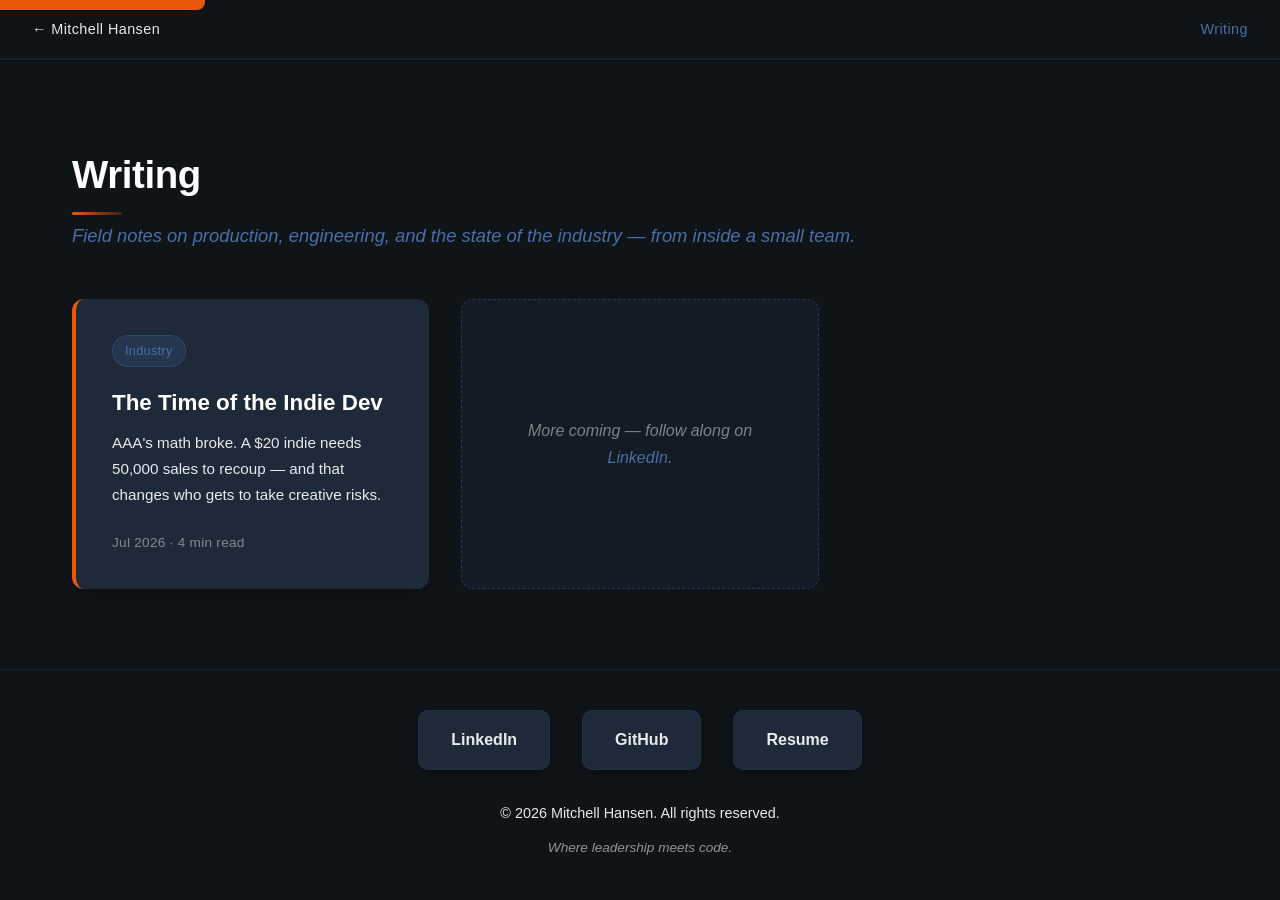
==== writing/index.html @ 9a84b35d "Add Writing section with first post: The Time of the Indie Dev - Homepage: Writing nav item + card g" ====
<!DOCTYPE html>
<html lang="en">
<head>
    <meta charset="UTF-8">
    <meta name="viewport" content="width=device-width, initial-scale=1.0">

    <!-- SEO Meta Tags -->
    <title>Writing | Mitchell Hansen</title>
    <meta name="description" content="Field notes on production, engineering, and the state of the industry — from inside a small team. Writing by Mitchell Hansen.">
    <meta name="author" content="Mitchell Hansen">
    <link rel="canonical" href="https://mitchelldhansen-droid.github.io/Pro-website/writing/">

    <!-- Open Graph Meta Tags (for social media sharing) -->
    <meta property="og:type" content="website">
    <meta property="og:title" content="Writing | Mitchell Hansen">
    <meta property="og:description" content="Field notes on production, engineering, and the state of the industry — from inside a small team.">
    <meta property="og:url" content="https://mitchelldhansen-droid.github.io/Pro-website/writing/">
    <meta property="og:image" content="https://mitchelldhansen-droid.github.io/Pro-website/headshot.jpg">

    <!-- Favicon -->
    <link rel="icon" type="image/x-icon" href="../favicon.ico">

    <!-- Google Fonts -->
    <link rel="preconnect" href="https://fonts.googleapis.com">
    <link rel="preconnect" href="https://fonts.gstatic.com" crossorigin>
    <link href="https://fonts.googleapis.com/css2?family=Chakra+Petch:wght@400;500;600;700&family=DM+Sans:ital,opsz,wght@0,9..40,300;0,9..40,400;0,9..40,500;0,9..40,600;0,9..40,700;1,9..40,300;1,9..40,400&display=swap" rel="stylesheet">

    <!-- Security & Theme -->
    <meta http-equiv="Content-Security-Policy" content="default-src 'self'; style-src 'self' 'unsafe-inline' https://fonts.googleapis.com; img-src 'self' data: https:; font-src 'self' https://fonts.gstatic.com; script-src 'self'; connect-src 'self';">
    <meta name="theme-color" content="#0f1419">

    <!-- Stylesheet -->
    <link rel="stylesheet" href="../styles.css">
</head>
<body>
    <!-- Skip Navigation Link -->
    <a href="#main-content" class="skip-link">Skip to main content</a>

    <!-- Top Bar -->
    <nav class="post-topbar" aria-label="Post navigation">
        <a href="../index.html">← Mitchell Hansen</a>
        <span class="topbar-current">Writing</span>
    </nav>

    <!-- Archive -->
    <main id="main-content">
        <div class="writing-page">
            <h1>Writing</h1>
            <p class="section-subtitle">Field notes on production, engineering, and the state of the industry — from inside a small team.</p>

            <div class="writing-grid">
                <a href="time-of-the-indie-dev.html" class="writing-card">
                    <span class="tech-tag">Industry</span>
                    <h3>The Time of the Indie Dev</h3>
                    <p class="writing-hook">AAA's math broke. A $20 indie needs 50,000 sales to recoup — and that changes who gets to take creative risks.</p>
                    <p class="writing-meta">Jul 2026 · 4 min read</p>
                </a>

                <!-- Placeholder while the archive is small — remove once there are 2+ real posts -->
                <div class="writing-card-placeholder">
                    <p>More coming — follow along on <a href="https://www.linkedin.com/in/mitchell-hansen-icp/" target="_blank" rel="noopener noreferrer">LinkedIn</a>.</p>
                </div>
            </div>
        </div>
    </main>

    <!-- Footer -->
    <footer>
        <div class="footer-links">
            <a href="https://www.linkedin.com/in/mitchell-hansen-icp/" target="_blank" rel="noopener noreferrer" class="contact-link">
                LinkedIn
            </a>
            <a href="https://github.com/mitchelldhansen-droid" target="_blank" rel="noopener noreferrer" class="contact-link">
                GitHub
            </a>
            <a href="../resume.pdf" class="contact-link" download>
                Resume
            </a>
        </div>
        <p>&copy; 2026 Mitchell Hansen. All rights reserved.</p>
        <p class="footer-tagline">
            Where leadership meets code.
        </p>
    </footer>
</body>
</html>
---- styles.css ----
/* ============================================
   CUSTOM PROPERTIES
   ============================================ */
:root {
    --dark-blue: #0f1419;
    --darker-blue: #1a1f2e;
    --medium-blue: #1e2a3a;
    --accent-blue: #2d4263;
    --light-blue: #4a6fa5;
    --deep-orange: #ea580c;
    --white: #ffffff;
    --light-gray: #e8eaed;
    --font-display: 'Chakra Petch', sans-serif;
    --font-body: 'DM Sans', sans-serif;
}

/* ============================================
   RESET & BASE
   ============================================ */
* {
    margin: 0;
    padding: 0;
    box-sizing: border-box;
}

html {
    scroll-behavior: smooth;
}

body {
    font-family: var(--font-body);
    line-height: 1.6;
    color: var(--white);
    background-color: var(--dark-blue);
}

/* ============================================
   NAVIGATION
   ============================================ */
nav {
    position: fixed;
    top: 0;
    width: 100%;
    background-color: rgba(15, 20, 25, 0.9);
    backdrop-filter: blur(20px);
    -webkit-backdrop-filter: blur(20px);
    box-shadow: 0 1px 0 rgba(74, 111, 165, 0.1);
    z-index: 1000;
    padding: 1.1rem 2rem;
    border-bottom: 1px solid rgba(45, 66, 99, 0.3);
}

nav ul {
    list-style: none;
    display: flex;
    justify-content: center;
    gap: 2.5rem;
    flex-wrap: wrap;
}

nav a {
    text-decoration: none;
    color: var(--light-gray);
    font-weight: 500;
    font-size: 0.9rem;
    letter-spacing: 0.03em;
    transition: color 0.3s ease;
    position: relative;
}

nav a:hover {
    color: var(--deep-orange);
}

nav a::after {
    content: '';
    position: absolute;
    bottom: -6px;
    left: 0;
    width: 0;
    height: 2px;
    background: linear-gradient(90deg, var(--deep-orange), rgba(234, 88, 12, 0.3));
    transition: width 0.3s ease;
    border-radius: 1px;
}

nav a:hover::after {
    width: 100%;
}

/* Nav CTA Button */
nav a.nav-cta {
    background: linear-gradient(135deg, var(--deep-orange) 0%, #d4520a 100%);
    color: white;
    padding: 0.45rem 1.2rem;
    border-radius: 8px;
    font-weight: 600;
    letter-spacing: 0.02em;
    transition: all 0.3s cubic-bezier(0.4, 0, 0.2, 1);
    box-shadow: 0 2px 10px rgba(234, 88, 12, 0.25);
}

nav a.nav-cta:hover {
    background: linear-gradient(135deg, #f06418 0%, var(--deep-orange) 100%);
    color: white;
    transform: translateY(-1px);
    box-shadow: 0 4px 15px rgba(234, 88, 12, 0.4);
}

nav a.nav-cta::after {
    display: none;
}

/* ============================================
   HERO SECTION
   ============================================ */
#hero {
    min-height: 100vh;
    display: flex;
    align-items: center;
    justify-content: center;
    position: relative;
    overflow: hidden;
    padding: 7rem 2rem 5rem;
}

/* Atmospheric radial glows */
#hero::before {
    content: '';
    position: absolute;
    inset: 0;
    background:
        radial-gradient(ellipse 80% 60% at 25% 50%, rgba(234, 88, 12, 0.07) 0%, transparent 70%),
        radial-gradient(ellipse 60% 80% at 70% 30%, rgba(74, 111, 165, 0.05) 0%, transparent 60%),
        linear-gradient(135deg, var(--dark-blue) 0%, var(--darker-blue) 50%, #0d1117 100%);
    z-index: 0;
}

/* Subtle dot grid pattern */
#hero::after {
    content: '';
    position: absolute;
    inset: 0;
    background-image: radial-gradient(circle, rgba(74, 111, 165, 0.08) 1px, transparent 1px);
    background-size: 32px 32px;
    z-index: 0;
    mask-image: radial-gradient(ellipse 70% 60% at 50% 50%, black 30%, transparent 70%);
    -webkit-mask-image: radial-gradient(ellipse 70% 60% at 50% 50%, black 30%, transparent 70%);
}

.hero-content {
    max-width: 1100px;
    display: flex;
    align-items: center;
    gap: 5rem;
    flex-wrap: wrap;
    justify-content: center;
    position: relative;
    z-index: 1;
}

.hero-image {
    flex: 0 0 auto;
    position: relative;
    isolation: isolate;
    animation: hero-fade-in 1s ease-out both;
}

/* Blurred rotating glow behind headshot */
.hero-image::before {
    content: '';
    position: absolute;
    inset: -20px;
    border-radius: 50%;
    background: conic-gradient(from 0deg, var(--deep-orange), var(--light-blue), var(--deep-orange));
    opacity: 0.2;
    animation: glow-rotate 10s linear infinite;
    filter: blur(20px);
    z-index: -2;
}

/* Sharp gradient ring border */
.hero-image::after {
    content: '';
    position: absolute;
    inset: -3px;
    border-radius: 50%;
    background: conic-gradient(from 0deg, var(--deep-orange), var(--light-blue), var(--accent-blue), var(--deep-orange));
    z-index: -1;
}

.hero-image img {
    width: 280px;
    height: 280px;
    border-radius: 50%;
    object-fit: cover;
    border: 4px solid var(--dark-blue);
    position: relative;
    z-index: 1;
    box-shadow:
        0 20px 60px rgba(0, 0, 0, 0.5),
        0 0 40px rgba(234, 88, 12, 0.15);
}

.hero-text {
    flex: 1;
    min-width: 320px;
    text-align: left;
}

.hero-text h1 {
    font-family: var(--font-display);
    font-size: clamp(3rem, 5.5vw, 5rem);
    font-weight: 800;
    color: var(--white);
    line-height: 1.05;
    letter-spacing: -0.02em;
    margin-bottom: 0.75rem;
    animation: hero-fade-up 0.8s ease-out 0.15s both;
}

.hero-text h2 {
    font-family: var(--font-display);
    font-size: clamp(0.9rem, 1.5vw, 1.15rem);
    font-weight: 700;
    color: var(--deep-orange);
    text-transform: uppercase;
    letter-spacing: 0.3em;
    margin-bottom: 1.75rem;
    animation: hero-fade-up 0.8s ease-out 0.3s both;
}

.hero-text .tagline {
    font-size: 1.2rem;
    color: rgba(232, 234, 237, 0.7);
    font-style: italic;
    margin-bottom: 2.5rem;
    font-weight: 300;
    letter-spacing: 0.01em;
    animation: hero-fade-up 0.8s ease-out 0.4s both;
}

.cta-buttons {
    display: flex;
    gap: 1.25rem;
    flex-wrap: wrap;
    animation: hero-fade-up 0.8s ease-out 0.5s both;
}

/* ============================================
   BUTTONS
   ============================================ */
.btn {
    padding: 0.85rem 2.2rem;
    border-radius: 10px;
    text-decoration: none;
    font-weight: 600;
    font-size: 0.95rem;
    font-family: var(--font-body);
    letter-spacing: 0.02em;
    transition: all 0.3s cubic-bezier(0.4, 0, 0.2, 1);
    display: inline-block;
    cursor: pointer;
}

.btn-primary {
    background: linear-gradient(135deg, var(--deep-orange) 0%, #d4520a 100%);
    color: white;
    border: 2px solid transparent;
    box-shadow: 0 4px 15px rgba(234, 88, 12, 0.25);
}

.btn-primary:hover {
    background: linear-gradient(135deg, #f06418 0%, var(--deep-orange) 100%);
    transform: translateY(-2px);
    box-shadow: 0 8px 25px rgba(234, 88, 12, 0.4);
}

.btn-secondary {
    background-color: transparent;
    color: var(--light-gray);
    border: 2px solid rgba(74, 111, 165, 0.4);
}

.btn-secondary:hover {
    border-color: var(--light-blue);
    color: var(--white);
    background-color: rgba(74, 111, 165, 0.1);
    transform: translateY(-2px);
}

/* ============================================
   KEYFRAME ANIMATIONS
   ============================================ */
@keyframes hero-fade-in {
    from { opacity: 0; transform: scale(0.9); }
    to { opacity: 1; transform: scale(1); }
}

@keyframes hero-fade-up {
    from { opacity: 0; transform: translateY(25px); }
    to { opacity: 1; transform: translateY(0); }
}

@keyframes glow-rotate {
    from { transform: rotate(0deg); }
    to { transform: rotate(360deg); }
}

/* ============================================
   SECTIONS (GLOBAL)
   ============================================ */
section {
    padding: 6rem 2rem;
    max-width: 1200px;
    margin: 0 auto;
}

section h2 {
    font-family: var(--font-display);
    font-size: clamp(2rem, 3vw, 2.8rem);
    font-weight: 700;
    color: var(--white);
    margin-bottom: 1.5rem;
    position: relative;
    display: inline-block;
    letter-spacing: -0.01em;
}

section h2::after {
    content: '';
    position: absolute;
    bottom: -10px;
    left: 0;
    width: 50px;
    height: 3px;
    background: linear-gradient(90deg, var(--deep-orange), rgba(234, 88, 12, 0.2));
    border-radius: 2px;
}

/* ============================================
   ABOUT SECTION
   ============================================ */
#about {
    background-color: var(--darker-blue);
    position: relative;
}

#about::before {
    content: '';
    position: absolute;
    top: 0;
    left: 0;
    right: 0;
    height: 1px;
    background: linear-gradient(90deg, transparent, rgba(74, 111, 165, 0.2), transparent);
}

.about-content {
    margin-top: 3rem;
    font-size: 1.1rem;
    line-height: 1.9;
    color: var(--light-gray);
    max-width: 800px;
}

.about-content p {
    margin-bottom: 1.5rem;
}

/* ============================================
   EXPERIENCE SECTION
   ============================================ */
.experience-subheader {
    margin-top: 2.5rem;
    font-size: 1rem;
    color: var(--light-blue);
    font-style: italic;
    text-align: center;
}

.experience-item {
    margin-top: 3rem;
    padding: 2.5rem;
    background-color: var(--medium-blue);
    border-radius: 12px;
    border-left: 4px solid var(--deep-orange);
    box-shadow: 0 4px 20px rgba(0, 0, 0, 0.2);
    transition: box-shadow 0.3s ease;
}

.experience-item:hover {
    box-shadow: 0 8px 30px rgba(0, 0, 0, 0.3);
}

.experience-item h3 {
    font-family: var(--font-display);
    font-size: 1.7rem;
    color: var(--white);
    margin-bottom: 0.5rem;
    font-weight: 700;
}

.experience-item h4 {
    font-size: 1.2rem;
    color: var(--light-blue);
    margin-bottom: 0.5rem;
    font-weight: 500;
}

.experience-item .date {
    color: rgba(74, 111, 165, 0.8);
    font-style: italic;
    margin-bottom: 1.25rem;
    font-size: 0.95rem;
}

.experience-item ul {
    margin-left: 1.5rem;
    margin-top: 1rem;
}

.experience-item li {
    margin-bottom: 0.9rem;
    color: var(--light-gray);
    line-height: 1.7;
}

/* ============================================
   PROJECTS SECTION
   ============================================ */
#projects {
    background-color: var(--darker-blue);
    position: relative;
}

#projects::before {
    content: '';
    position: absolute;
    top: 0;
    left: 0;
    right: 0;
    height: 1px;
    background: linear-gradient(90deg, transparent, rgba(74, 111, 165, 0.2), transparent);
}

.featured-project {
    margin-top: 3rem;
    background-color: var(--medium-blue);
    border-radius: 16px;
    overflow: hidden;
    box-shadow: 0 15px 40px rgba(0, 0, 0, 0.4);
    transition: box-shadow 0.4s ease;
}

.featured-project:hover {
    box-shadow: 0 20px 50px rgba(0, 0, 0, 0.5);
}

.project-header {
    background: linear-gradient(135deg, var(--accent-blue) 0%, var(--light-blue) 100%);
    color: white;
    padding: 2.5rem 3rem;
    position: relative;
    overflow: hidden;
}

.project-header::after {
    content: '';
    position: absolute;
    top: -50%;
    right: -10%;
    width: 300px;
    height: 300px;
    background: radial-gradient(circle, rgba(255,255,255,0.05) 0%, transparent 70%);
    border-radius: 50%;
}

.project-header h3 {
    font-family: var(--font-display);
    font-size: 2.4rem;
    margin-bottom: 0.5rem;
    font-weight: 800;
    letter-spacing: -0.01em;
}

.project-header p {
    font-size: 1.05rem;
    opacity: 0.85;
    font-weight: 400;
}

.project-banner {
    width: 100%;
    height: auto;
    display: block;
}

.project-banner img {
    width: 100%;
    height: auto;
    display: block;
}

/* Video banner: styled placeholder shows until pillowfort-gameplay.mp4 exists.
   The <video> layers on top and is transparent when its source is missing, so
   the caption + gradient behind it stay visible and the layout never breaks. */
.video-banner {
    position: relative;
    aspect-ratio: 16 / 9;
    overflow: hidden;
    background: linear-gradient(135deg, var(--medium-blue) 0%, var(--darker-blue) 100%);
}

.video-banner .banner-video {
    position: absolute;
    inset: 0;
    width: 100%;
    height: 100%;
    display: block;
    object-fit: cover;
    background: transparent;
}

.video-banner .video-placeholder-label {
    position: absolute;
    inset: 0;
    display: flex;
    align-items: center;
    justify-content: center;
    color: var(--light-blue);
    font-style: italic;
    font-size: 1.05rem;
    letter-spacing: 0.02em;
    pointer-events: none;
}

.project-stats {
    display: flex;
    gap: 2rem;
    padding: 2.5rem 3rem;
    background-color: var(--darker-blue);
    flex-wrap: wrap;
}

.stat {
    flex: 1;
    min-width: 150px;
}

.stat-number {
    font-family: var(--font-display);
    font-size: 2.2rem;
    font-weight: 800;
    color: var(--deep-orange);
    display: block;
    line-height: 1.2;
}

.stat-label {
    color: rgba(232, 234, 237, 0.6);
    font-size: 0.85rem;
    font-weight: 500;
    text-transform: uppercase;
    letter-spacing: 0.05em;
    margin-top: 0.25rem;
}

.project-content {
    padding: 2.5rem 3rem;
}

.project-content h4 {
    font-family: var(--font-display);
    color: var(--white);
    font-size: 1.5rem;
    margin-bottom: 1rem;
    font-weight: 700;
}

.contributions {
    display: grid;
    grid-template-columns: repeat(auto-fit, minmax(260px, 1fr));
    gap: 1.25rem;
    margin-top: 1.5rem;
}

.contribution-item {
    padding: 1.25rem 1.5rem;
    background-color: var(--darker-blue);
    border-radius: 10px;
    border-left: 3px solid var(--deep-orange);
    transition: transform 0.3s ease, background-color 0.3s ease;
    line-height: 1.7;
    color: var(--light-gray);
}

.contribution-item:hover {
    transform: translateX(4px);
    background-color: rgba(26, 31, 46, 0.8);
}

.contribution-item strong {
    color: var(--light-blue);
    font-weight: 600;
}

/* ============================================
   TECHNICAL PROJECTS SECTION
   ============================================ */
#tech-projects {
    position: relative;
}

#tech-projects::before {
    content: '';
    position: absolute;
    top: 0;
    left: 0;
    right: 0;
    height: 1px;
    background: linear-gradient(90deg, transparent, rgba(74, 111, 165, 0.2), transparent);
}

.tech-projects-grid {
    display: grid;
    grid-template-columns: repeat(auto-fit, minmax(340px, 1fr));
    gap: 2rem;
    margin-top: 3rem;
}

.tech-project-card {
    padding: 2.25rem;
    background-color: var(--medium-blue);
    border-radius: 12px;
    border-left: 4px solid var(--deep-orange);
    box-shadow: 0 4px 20px rgba(0, 0, 0, 0.2);
    transition: box-shadow 0.3s ease, transform 0.3s ease;
}

.tech-project-card:hover {
    box-shadow: 0 8px 30px rgba(0, 0, 0, 0.3);
    transform: translateY(-4px);
}

.tech-project-card h3 {
    font-family: var(--font-display);
    font-size: 1.4rem;
    color: var(--white);
    margin-bottom: 0.4rem;
    font-weight: 700;
}

.tech-project-card .date {
    color: rgba(74, 111, 165, 0.8);
    font-style: italic;
    margin-bottom: 1rem;
    font-size: 0.9rem;
}

.tech-stack-tags {
    display: flex;
    flex-wrap: wrap;
    gap: 0.5rem;
    margin-bottom: 1.25rem;
}

.tech-tag {
    display: inline-block;
    padding: 0.3rem 0.75rem;
    background-color: rgba(45, 66, 99, 0.5);
    color: var(--light-blue);
    border-radius: 20px;
    font-size: 0.8rem;
    font-weight: 500;
    letter-spacing: 0.02em;
    border: 1px solid rgba(74, 111, 165, 0.3);
}

.tech-project-card ul {
    margin-left: 1.5rem;
    margin-top: 0.5rem;
}

.tech-project-card li {
    margin-bottom: 0.7rem;
    color: var(--light-gray);
    line-height: 1.7;
    font-size: 0.95rem;
}

.project-description {
    color: var(--light-gray);
    line-height: 1.8;
    font-size: 0.95rem;
    margin-top: 0.5rem;
}

/* Section Subtitle */
.section-subtitle {
    font-size: 1.15rem;
    color: var(--light-blue);
    font-style: italic;
    font-weight: 400;
    margin-top: -0.5rem;
    margin-bottom: 2rem;
}

/* Zelena Featured Showcase */
.zelena-feature {
    margin-bottom: 2.5rem;
}

.zelena-tags {
    display: flex;
    flex-wrap: wrap;
    gap: 0.6rem;
    padding: 1.5rem 3rem;
    background-color: var(--darker-blue);
}

.zelena-tags .tech-tag {
    font-size: 0.85rem;
    padding: 0.4rem 0.9rem;
}

.zelena-description {
    color: var(--light-gray);
    line-height: 1.85;
    font-size: 1.05rem;
    margin-bottom: 2rem;
}

/* Systems Chip Grid */
.systems-grid {
    display: flex;
    flex-wrap: wrap;
    gap: 0.6rem;
    margin-top: 1rem;
    margin-bottom: 1rem;
}

.system-chip {
    display: inline-block;
    padding: 0.45rem 1rem;
    background-color: rgba(45, 66, 99, 0.4);
    color: var(--light-gray);
    border-radius: 24px;
    font-size: 0.85rem;
    font-weight: 500;
    letter-spacing: 0.01em;
    border: 1px solid rgba(74, 111, 165, 0.25);
    transition: border-color 0.3s ease, background-color 0.3s ease;
}

.system-chip:hover {
    border-color: var(--deep-orange);
    background-color: rgba(234, 88, 12, 0.08);
}

/* ============================================
   TESTIMONIALS SECTION
   ============================================ */
#testimonials {
    background-color: var(--dark-blue);
    padding: 6rem 2rem;
    position: relative;
}

#testimonials::before {
    content: '';
    position: absolute;
    top: 0;
    left: 0;
    right: 0;
    height: 1px;
    background: linear-gradient(90deg, transparent, rgba(74, 111, 165, 0.2), transparent);
}

.testimonials-grid {
    display: grid;
    grid-template-columns: repeat(auto-fit, minmax(380px, 1fr));
    gap: 2rem;
    margin-top: 3rem;
}

.testimonial-card {
    background-color: var(--medium-blue);
    border-radius: 14px;
    padding: 2.5rem;
    text-align: center;
    transition: transform 0.35s cubic-bezier(0.4, 0, 0.2, 1), box-shadow 0.35s ease;
    box-shadow: 0 4px 20px rgba(0, 0, 0, 0.25);
    border-top: 3px solid var(--deep-orange);
    position: relative;
}

.testimonial-card:hover {
    transform: translateY(-6px);
    box-shadow: 0 12px 35px rgba(0, 0, 0, 0.35), 0 0 0 1px rgba(234, 88, 12, 0.1);
}

.testimonial-quote {
    font-size: 1.05rem;
    font-style: italic;
    color: var(--light-gray);
    line-height: 1.85;
    margin-bottom: 2rem;
    position: relative;
}

.quote-wrapper {
    position: relative;
}

.quote-wrapper::before {
    content: '\201C';
    font-family: var(--font-display);
    font-size: 4rem;
    color: var(--deep-orange);
    position: absolute;
    top: -30px;
    left: -20px;
    opacity: 0.25;
    line-height: 1;
}

.testimonial-author {
    display: flex;
    flex-direction: column;
    align-items: center;
    gap: 1rem;
}

.testimonial-photo {
    width: 72px;
    height: 72px;
    border-radius: 50%;
    object-fit: cover;
    border: 3px solid rgba(74, 111, 165, 0.4);
    transition: border-color 0.3s ease;
}

.testimonial-card:hover .testimonial-photo {
    border-color: var(--deep-orange);
}

.testimonial-info h4 {
    font-family: var(--font-display);
    color: var(--white);
    font-size: 1.05rem;
    margin-bottom: 0.3rem;
    font-weight: 600;
}

.testimonial-info p {
    color: var(--light-blue);
    font-size: 0.9rem;
    font-weight: 400;
}

.linkedin-button-container {
    text-align: center;
    margin-top: 3rem;
}

.linkedin-button {
    display: inline-block;
    padding: 1.1rem 2.8rem;
    background: linear-gradient(135deg, var(--deep-orange) 0%, #d4520a 100%);
    color: white;
    text-decoration: none;
    border-radius: 10px;
    font-weight: 600;
    font-size: 1rem;
    letter-spacing: 0.02em;
    transition: all 0.3s cubic-bezier(0.4, 0, 0.2, 1);
    box-shadow: 0 4px 15px rgba(234, 88, 12, 0.25);
}

.linkedin-button:hover {
    background: linear-gradient(135deg, #f06418 0%, var(--deep-orange) 100%);
    transform: translateY(-3px);
    box-shadow: 0 8px 25px rgba(234, 88, 12, 0.4);
}

/* ============================================
   COMPANIES SECTION
   ============================================ */
.companies-section {
    padding: 6rem 2rem;
    max-width: 1200px;
    margin: 0 auto;
    position: relative;
}

.companies-section::before {
    content: '';
    position: absolute;
    top: 0;
    left: 0;
    right: 0;
    height: 1px;
    background: linear-gradient(90deg, transparent, rgba(74, 111, 165, 0.2), transparent);
}

.companies-section h2 {
    font-family: var(--font-display);
    font-size: clamp(2rem, 3vw, 2.8rem);
    font-weight: 700;
    margin-top: 3.5rem;
    margin-bottom: 1.5rem;
    position: relative;
    display: inline-block;
    letter-spacing: -0.01em;
}

.companies-section h2::after {
    content: '';
    position: absolute;
    bottom: -10px;
    left: 0;
    width: 50px;
    height: 3px;
    background: linear-gradient(90deg, var(--deep-orange), rgba(234, 88, 12, 0.2));
    border-radius: 2px;
}

.companies-section h2:first-child {
    margin-top: 0;
}

.companies-grid {
    display: grid;
    grid-template-columns: repeat(auto-fit, minmax(180px, 1fr));
    gap: 1.25rem;
    margin-top: 2rem;
}

.company-item {
    padding: 1.5rem;
    background-color: var(--medium-blue);
    border-radius: 10px;
    text-align: center;
    transition: all 0.3s cubic-bezier(0.4, 0, 0.2, 1);
    box-shadow: 0 2px 8px rgba(0, 0, 0, 0.2);
    display: flex;
    border: 1px solid rgba(45, 66, 99, 0.3);
}

.company-item:hover {
    transform: translateY(-4px);
    box-shadow: 0 8px 25px rgba(0, 0, 0, 0.3);
    border-color: rgba(234, 88, 12, 0.2);
}

.company-item h5 {
    color: var(--light-gray);
    font-size: 1rem;
    font-weight: 500;
    margin: auto;
}

/* ============================================
   SKILLS SECTION
   ============================================ */
#skills {
    background-color: var(--darker-blue);
    position: relative;
}

#skills::before {
    content: '';
    position: absolute;
    top: 0;
    left: 0;
    right: 0;
    height: 1px;
    background: linear-gradient(90deg, transparent, rgba(74, 111, 165, 0.2), transparent);
}

.skills-grid {
    display: grid;
    grid-template-columns: repeat(auto-fit, minmax(260px, 1fr));
    gap: 2rem;
    margin-top: 3rem;
}

.skill-category {
    padding: 2.25rem;
    background-color: var(--medium-blue);
    border-radius: 12px;
    border: 1px solid rgba(45, 66, 99, 0.3);
    transition: border-color 0.3s ease, box-shadow 0.3s ease;
}

.skill-category:hover {
    border-color: rgba(234, 88, 12, 0.15);
    box-shadow: 0 4px 20px rgba(0, 0, 0, 0.2);
}

.skill-category h3 {
    font-family: var(--font-display);
    color: var(--white);
    margin-bottom: 1.25rem;
    font-size: 1.3rem;
    font-weight: 700;
}

.skill-category ul {
    list-style: none;
}

.skill-category li {
    padding: 0.5rem 0;
    color: var(--light-gray);
    position: relative;
    padding-left: 1.5rem;
    font-weight: 400;
    font-size: 0.95rem;
}

.skill-category li::before {
    content: '\25B9';
    position: absolute;
    left: 0;
    color: var(--deep-orange);
    font-weight: bold;
}

/* ============================================
   EDUCATION SECTION
   ============================================ */
.education-item {
    margin-top: 3rem;
    padding: 2.75rem;
    background-color: var(--medium-blue);
    border-radius: 12px;
    border-left: 4px solid var(--deep-orange);
    box-shadow: 0 4px 20px rgba(0, 0, 0, 0.2);
}

.education-item h3 {
    font-family: var(--font-display);
    font-size: 1.7rem;
    color: var(--white);
    margin-bottom: 0.5rem;
    font-weight: 700;
}

.education-item h4 {
    font-size: 1.2rem;
    color: var(--light-blue);
    margin-bottom: 1rem;
    font-weight: 500;
}

.degree-section {
    padding-bottom: 1.75rem;
    margin-bottom: 2rem;
    border-bottom: 1px solid rgba(45, 66, 99, 0.5);
}

.certificates-section h4 {
    font-family: var(--font-display);
    font-size: 1.3rem;
    color: var(--white);
    margin-bottom: 1rem;
    margin-top: 1rem;
    font-weight: 700;
}

.education-item ul {
    list-style: none;
    margin-top: 1rem;
}

.education-item li {
    padding: 0.5rem 0;
    color: var(--light-gray);
    position: relative;
    padding-left: 1.5rem;
    font-size: 0.95rem;
}

.education-item li::before {
    content: '\25B9';
    position: absolute;
    left: 0;
    color: var(--deep-orange);
    font-weight: bold;
}

/* ============================================
   CONTACT SECTION
   ============================================ */
#contact {
    background-color: var(--dark-blue);
    text-align: center;
    position: relative;
}

#contact::before {
    content: '';
    position: absolute;
    top: 0;
    left: 0;
    right: 0;
    height: 1px;
    background: linear-gradient(90deg, transparent, rgba(74, 111, 165, 0.2), transparent);
}

.contact-content {
    margin-top: 3rem;
}

.contact-content p {
    color: var(--light-gray);
}

.contact-intro {
    font-size: 1.15rem;
    margin-bottom: 2.5rem;
    font-weight: 400;
}

.contact-form {
    max-width: 560px;
    margin: 0 auto 3rem;
    text-align: left;
}

.form-group {
    margin-bottom: 1.75rem;
}

.form-group label {
    display: block;
    color: var(--light-gray);
    font-weight: 600;
    margin-bottom: 0.6rem;
    font-size: 0.95rem;
    letter-spacing: 0.02em;
}

.form-group input,
.form-group textarea {
    width: 100%;
    padding: 0.95rem 1.1rem;
    border: 1px solid rgba(45, 66, 99, 0.5);
    border-radius: 10px;
    background-color: rgba(26, 31, 46, 0.6);
    color: var(--white);
    font-family: var(--font-body);
    font-size: 1rem;
    transition: border-color 0.3s ease, box-shadow 0.3s ease;
}

.form-group input::placeholder,
.form-group textarea::placeholder {
    color: rgba(232, 234, 237, 0.3);
}

.form-group input:focus,
.form-group textarea:focus {
    outline: none;
    border-color: var(--light-blue);
    box-shadow: 0 0 0 3px rgba(74, 111, 165, 0.15);
}

.form-group textarea {
    resize: vertical;
    min-height: 150px;
}

.contact-form button {
    width: 100%;
    margin-top: 0.5rem;
    border: none;
    cursor: pointer;
    font-size: 1rem;
    font-family: var(--font-body);
}

.contact-links {
    display: flex;
    justify-content: center;
    gap: 2rem;
    margin-top: 2rem;
    flex-wrap: wrap;
}

.contact-link {
    display: flex;
    align-items: center;
    gap: 0.5rem;
    padding: 1rem 2rem;
    background-color: var(--medium-blue);
    border-radius: 10px;
    text-decoration: none;
    color: var(--light-gray);
    font-weight: 600;
    transition: all 0.3s cubic-bezier(0.4, 0, 0.2, 1);
    box-shadow: 0 2px 10px rgba(0, 0, 0, 0.3);
    border: 1px solid rgba(45, 66, 99, 0.3);
}

.contact-link:hover {
    transform: translateY(-3px);
    box-shadow: 0 8px 25px rgba(0, 0, 0, 0.3);
    color: var(--deep-orange);
    border-color: rgba(234, 88, 12, 0.2);
}

/* ============================================
   FOOTER
   ============================================ */
footer {
    background-color: var(--dark-blue);
    color: var(--light-gray);
    text-align: center;
    padding: 2.5rem 2rem;
    border-top: 1px solid rgba(45, 66, 99, 0.3);
}

footer p {
    font-size: 0.9rem;
}

.footer-links {
    display: flex;
    justify-content: center;
    gap: 2rem;
    margin-bottom: 2rem;
    flex-wrap: wrap;
}

.footer-tagline {
    margin-top: 0.75rem;
    font-size: 0.85rem;
    opacity: 0.6;
    font-style: italic;
}

/* ============================================
   WRITING SECTION (homepage + /writing/ archive)
   ============================================ */
#writing {
    background-color: var(--darker-blue);
    position: relative;
}

#writing::before {
    content: '';
    position: absolute;
    top: 0;
    left: 0;
    right: 0;
    height: 1px;
    background: linear-gradient(90deg, transparent, rgba(74, 111, 165, 0.2), transparent);
}

.writing-grid {
    display: grid;
    grid-template-columns: repeat(auto-fill, minmax(320px, 1fr));
    gap: 2rem;
    margin-top: 3rem;
}

/* Whole card is a link — mirrors .tech-project-card visuals */
.writing-card {
    display: flex;
    flex-direction: column;
    padding: 2.25rem;
    background-color: var(--medium-blue);
    border-radius: 12px;
    border-left: 4px solid var(--deep-orange);
    box-shadow: 0 4px 20px rgba(0, 0, 0, 0.2);
    transition: box-shadow 0.3s ease, transform 0.3s ease;
    text-decoration: none;
}

.writing-card:hover {
    box-shadow: 0 8px 30px rgba(0, 0, 0, 0.3);
    transform: translateY(-4px);
}

.writing-card .tech-tag {
    align-self: flex-start;
    margin-bottom: 1.1rem;
}

.writing-card h3 {
    font-family: var(--font-display);
    font-size: 1.4rem;
    color: var(--white);
    margin-bottom: 0.6rem;
    font-weight: 700;
    transition: color 0.3s ease;
}

.writing-card:hover h3 {
    color: var(--deep-orange);
}

.writing-hook {
    color: var(--light-gray);
    line-height: 1.7;
    font-size: 0.95rem;
    margin-bottom: 1.5rem;
}

.writing-meta {
    margin-top: auto;
    color: rgba(232, 234, 237, 0.5);
    font-size: 0.85rem;
    letter-spacing: 0.02em;
}

/* Placeholder card while the archive is small — remove once there are 2+ real posts */
.writing-card-placeholder {
    display: flex;
    flex-direction: column;
    justify-content: center;
    padding: 2.25rem;
    background-color: rgba(30, 42, 58, 0.35);
    border-radius: 12px;
    border: 1px dashed rgba(74, 111, 165, 0.35);
    color: rgba(232, 234, 237, 0.5);
    font-style: italic;
    line-height: 1.7;
    text-align: center;
}

.writing-card-placeholder a {
    color: var(--light-blue);
    text-decoration: none;
    transition: color 0.3s ease;
}

.writing-card-placeholder a:hover {
    color: var(--deep-orange);
}

.writing-more {
    margin-top: 2.5rem;
    text-align: right;
}

.writing-more a {
    color: var(--deep-orange);
    text-decoration: none;
    font-weight: 600;
    font-size: 0.95rem;
    letter-spacing: 0.02em;
    transition: color 0.3s ease;
}

.writing-more a:hover {
    color: #f06418;
    text-decoration: underline;
}

/* ============================================
   POST PAGES (/writing/*.html)
   ============================================ */
.post-topbar {
    position: fixed;
    top: 0;
    width: 100%;
    display: flex;
    justify-content: space-between;
    align-items: center;
    background-color: rgba(15, 20, 25, 0.9);
    backdrop-filter: blur(20px);
    -webkit-backdrop-filter: blur(20px);
    box-shadow: 0 1px 0 rgba(74, 111, 165, 0.1);
    z-index: 1000;
    padding: 1.1rem 2rem;
    border-bottom: 1px solid rgba(45, 66, 99, 0.3);
}

.post-topbar a {
    text-decoration: none;
    color: var(--light-gray);
    font-weight: 500;
    font-size: 0.9rem;
    letter-spacing: 0.03em;
    transition: color 0.3s ease;
}

.post-topbar a:hover {
    color: var(--deep-orange);
}

.post-topbar .topbar-current {
    color: var(--light-blue);
    font-weight: 500;
    font-size: 0.9rem;
    letter-spacing: 0.03em;
}

.post-article {
    max-width: 720px;
    margin: 0 auto;
    padding: 9rem 1.5rem 5rem;
}

.post-article .tech-tag {
    display: inline-block;
    margin-bottom: 1.25rem;
}

.post-article h1 {
    font-family: var(--font-display);
    font-size: clamp(2.2rem, 4.5vw, 3rem);
    font-weight: 800;
    color: var(--white);
    line-height: 1.15;
    letter-spacing: -0.02em;
    margin-bottom: 1rem;
}

.post-meta {
    color: rgba(232, 234, 237, 0.5);
    font-size: 0.9rem;
    letter-spacing: 0.02em;
    margin-bottom: 3rem;
}

.post-article h2 {
    font-family: var(--font-display);
    font-size: 1.5rem;
    font-weight: 700;
    color: var(--white);
    margin: 3rem 0 1.25rem;
}

.post-article p {
    color: var(--light-gray);
    font-size: 1.05rem;
    line-height: 1.9;
    margin-bottom: 1.6rem;
}

.post-article a {
    color: var(--light-blue);
    text-decoration: underline;
    text-underline-offset: 3px;
    transition: color 0.3s ease;
}

.post-article a:hover {
    color: var(--deep-orange);
}

.post-article blockquote {
    margin: 2.5rem 0;
    padding: 0.5rem 0 0.5rem 1.75rem;
    border-left: 4px solid var(--deep-orange);
    font-family: var(--font-display);
    font-size: 1.35rem;
    font-weight: 600;
    line-height: 1.5;
    color: var(--white);
}

.post-divider {
    border: none;
    height: 1px;
    background: linear-gradient(90deg, transparent, rgba(74, 111, 165, 0.3), transparent);
    margin: 3.5rem 0 2.5rem;
}

.post-signature {
    padding: 1.75rem 2rem;
    background-color: var(--medium-blue);
    border-radius: 12px;
    border-left: 4px solid var(--deep-orange);
    color: var(--light-gray);
    line-height: 1.8;
    font-size: 0.98rem;
}

.post-signature p {
    margin-bottom: 0;
    font-size: 0.98rem;
}

/* Archive page (/writing/index.html) */
.writing-page {
    max-width: 1200px;
    margin: 0 auto;
    padding: 9rem 2rem 5rem;
}

.writing-page h1 {
    font-family: var(--font-display);
    font-size: clamp(2rem, 3vw, 2.8rem);
    font-weight: 700;
    color: var(--white);
    margin-bottom: 1.5rem;
    position: relative;
    display: inline-block;
    letter-spacing: -0.01em;
}

.writing-page h1::after {
    content: '';
    position: absolute;
    bottom: -10px;
    left: 0;
    width: 50px;
    height: 3px;
    background: linear-gradient(90deg, var(--deep-orange), rgba(234, 88, 12, 0.2));
    border-radius: 2px;
}

/* ============================================
   SCROLL REVEAL
   ============================================ */
.reveal {
    opacity: 0;
    transform: translateY(30px);
    transition: opacity 0.7s cubic-bezier(0.4, 0, 0.2, 1), transform 0.7s cubic-bezier(0.4, 0, 0.2, 1);
}

.reveal.revealed {
    opacity: 1;
    transform: translateY(0);
}

/* ============================================
   SKIP LINK & ACCESSIBILITY
   ============================================ */
.skip-link {
    position: absolute;
    top: -40px;
    left: 0;
    background: var(--deep-orange);
    color: white;
    padding: 0.75rem 1.5rem;
    text-decoration: none;
    font-weight: 600;
    z-index: 10000;
    border-radius: 0 0 8px 0;
}

.skip-link:focus {
    top: 0;
}

a:focus-visible,
button:focus-visible,
input:focus-visible,
textarea:focus-visible {
    outline: 2px solid var(--deep-orange);
    outline-offset: 2px;
}

/* ============================================
   RESPONSIVE
   ============================================ */
@media (max-width: 768px) {
    .hero-text h1 {
        font-size: 2.75rem;
    }

    .hero-text h2 {
        font-size: 0.9rem;
        letter-spacing: 0.2em;
    }

    .hero-content {
        text-align: center;
        gap: 3rem;
    }

    .hero-text {
        text-align: center;
    }

    .hero-image img {
        width: 220px;
        height: 220px;
    }

    .cta-buttons {
        justify-content: center;
    }

    nav ul {
        gap: 1rem;
    }

    section h2 {
        font-size: 2rem;
    }

    section {
        padding: 4rem 1.5rem;
    }

    .project-header {
        padding: 2rem;
    }

    .project-stats {
        padding: 2rem;
    }

    .project-content {
        padding: 2rem;
    }

    .project-banner img {
        height: 250px;
        object-fit: cover;
    }

    .tech-projects-grid {
        grid-template-columns: 1fr;
    }

    .testimonials-grid {
        grid-template-columns: 1fr;
    }

    .testimonial-card {
        padding: 2rem;
    }

    .testimonial-quote {
        font-size: 0.95rem;
    }

    .companies-section {
        padding: 4rem 1.5rem;
    }

    .companies-grid {
        grid-template-columns: repeat(auto-fit, minmax(140px, 1fr));
        gap: 1rem;
    }

    .company-item {
        padding: 1.25rem;
    }

    .zelena-tags {
        padding: 1.25rem 2rem;
    }

    .zelena-description {
        font-size: 0.95rem;
    }

    .writing-grid {
        grid-template-columns: 1fr;
    }

    .writing-more {
        text-align: center;
    }

    .post-topbar {
        padding: 1rem 1.25rem;
    }

    .post-article {
        padding: 7rem 1.25rem 4rem;
    }

    .post-article h1 {
        font-size: 2rem;
    }

    .post-article blockquote {
        font-size: 1.15rem;
        padding-left: 1.25rem;
    }

    .post-signature {
        padding: 1.5rem 1.5rem;
    }

    .writing-page {
        padding: 8rem 1.5rem 4rem;
    }
}
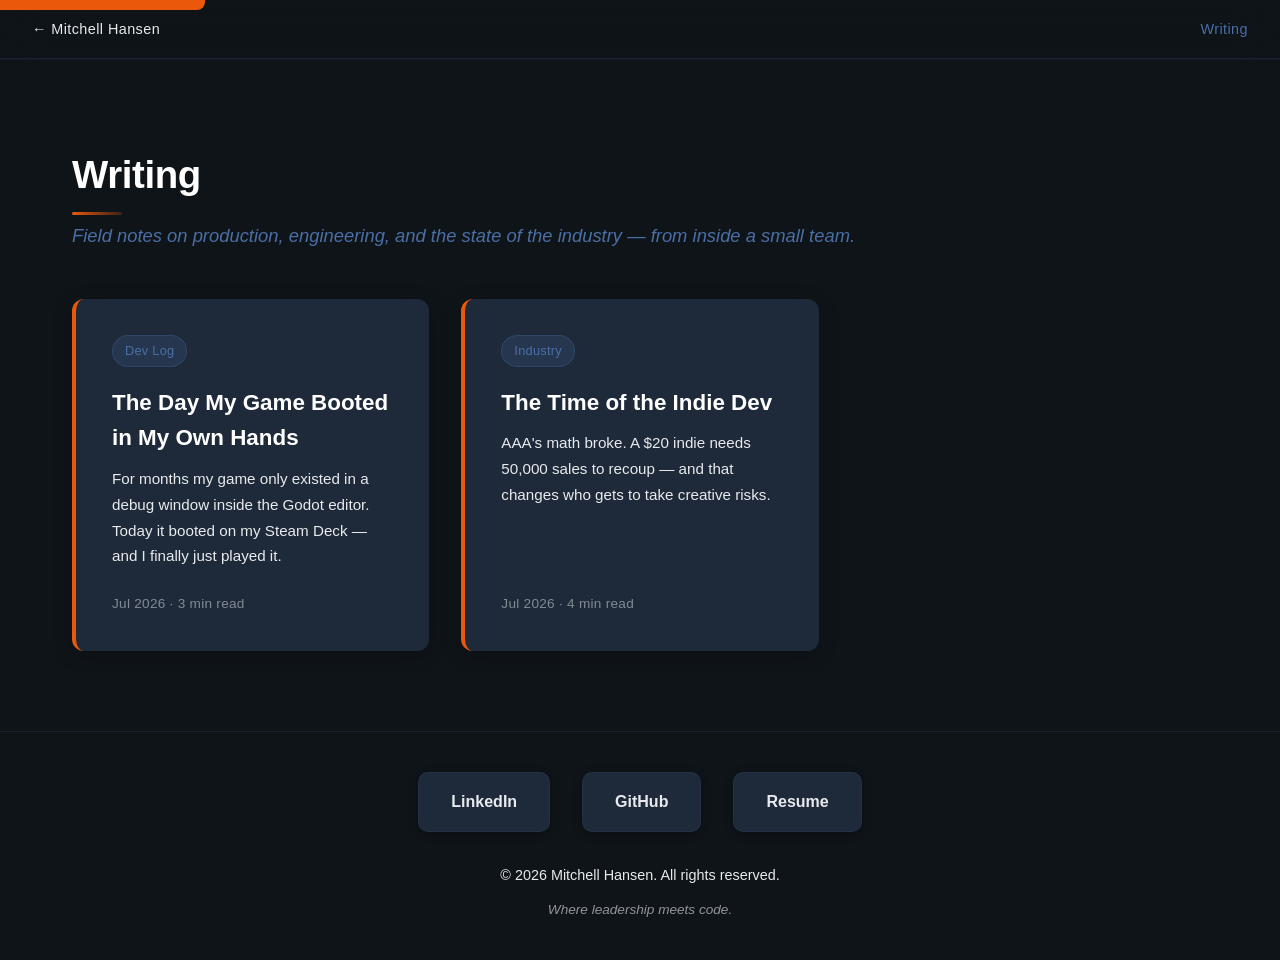
==== commit 69deb513: "Add Writing post: The Day My Game Booted in My Own Hands New Dev Log post with OG image; card added " ====
--- a/writing/index.html
+++ b/writing/index.html
@@ -49,17 +49,19 @@
             <p class="section-subtitle">Field notes on production, engineering, and the state of the industry — from inside a small team.</p>
 
             <div class="writing-grid">
+                <a href="my-game-booted-in-my-own-hands.html" class="writing-card">
+                    <span class="tech-tag">Dev Log</span>
+                    <h3>The Day My Game Booted in My Own Hands</h3>
+                    <p class="writing-hook">For months my game only existed in a debug window inside the Godot editor. Today it booted on my Steam Deck — and I finally just played it.</p>
+                    <p class="writing-meta">Jul 2026 · 3 min read</p>
+                </a>
+
                 <a href="time-of-the-indie-dev.html" class="writing-card">
                     <span class="tech-tag">Industry</span>
                     <h3>The Time of the Indie Dev</h3>
                     <p class="writing-hook">AAA's math broke. A $20 indie needs 50,000 sales to recoup — and that changes who gets to take creative risks.</p>
                     <p class="writing-meta">Jul 2026 · 4 min read</p>
                 </a>
-
-                <!-- Placeholder while the archive is small — remove once there are 2+ real posts -->
-                <div class="writing-card-placeholder">
-                    <p>More coming — follow along on <a href="https://www.linkedin.com/in/mitchell-hansen-icp/" target="_blank" rel="noopener noreferrer">LinkedIn</a>.</p>
-                </div>
             </div>
         </div>
     </main>
